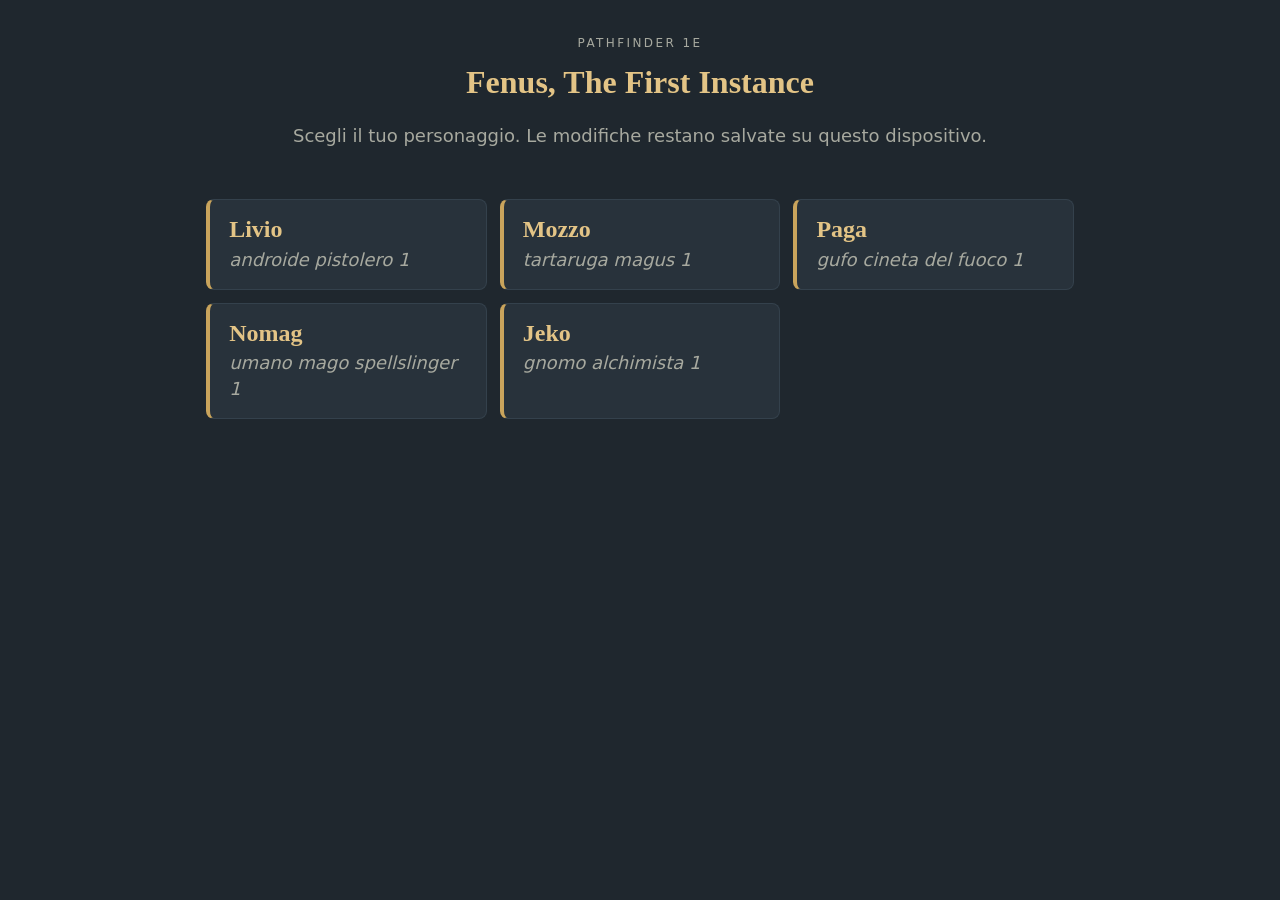
==== index.html @ 602e78ab "Schede personaggio Fenus: sito iniziale Co-Authored-By: Claude Opus 5.5 <noreply@anthropic.com>" ====
<!doctype html>
<html lang="it">
<head>
  <meta charset="utf-8">
  <meta name="viewport" content="width=device-width, initial-scale=1">
  <title>Fenus, The First Instance · Schede</title>
  <link rel="stylesheet" href="css/stile.css">
</head>
<body class="indice">
  <header class="testa-indice">
    <p class="sopra">Pathfinder 1e</p>
    <h1>Fenus, The First Instance</h1>
    <p>Scegli il tuo personaggio. Le modifiche restano salvate su questo dispositivo.</p>
  </header>
  <main id="carte" class="carte"><p class="caricamento">Caricamento…</p></main>
  <script src="js/indice.js"></script>
</body>
</html>
---- css/stile.css ----
/* Fenus, The First Instance: ottone e ardesia. Mobile first, poi schermi larghi, poi stampa A4. */
:root {
  --ardesia: #1f272e;
  --ardesia-2: #28323b;
  --ardesia-3: #34414c;
  --linea: #475663;
  --testo: #e6e1d6;
  --tenue: #a7a99f;
  --ottone: #c9a45c;
  --ottone-chiaro: #e3c486;
  --ottone-scuro: #8a6d35;
  --avviso: #e07a5f;
  --mono: ui-monospace, "SF Mono", Menlo, Consolas, "Liberation Mono", monospace;
  --serif: "Iowan Old Style", "Palatino Linotype", Palatino, Georgia, serif;
  --sans: system-ui, -apple-system, "Segoe UI", Roboto, sans-serif;
}
* { box-sizing: border-box; }
html { -webkit-text-size-adjust: 100%; }
body {
  margin: 0; background: var(--ardesia); color: var(--testo);
  font: 18px/1.45 var(--sans);
}
a { color: var(--ottone-chiaro); }
h1, h2, h3 { font-family: var(--serif); font-weight: 600; margin: 0; }
h2 {
  font-size: 1.05rem; letter-spacing: .08em; text-transform: uppercase; color: var(--ottone);
  border-bottom: 1px solid var(--ottone-scuro); padding-bottom: .25rem; margin-bottom: .6rem;
}
h2 small { font: 500 .8rem var(--sans); letter-spacing: 0; text-transform: none; color: var(--tenue); margin-left: .5rem; }
h3 { font-size: .95rem; color: var(--ottone-chiaro); margin: .8rem 0 .35rem; }
.caricamento, .errore-pagina { padding: 2rem 1rem; text-align: center; color: var(--tenue); }

/* ---------- campi modificabili ---------- */
input, select, button { font: inherit; color: inherit; }
.num {
  font-family: var(--mono); font-size: 1rem; text-align: center;
  background: var(--ardesia); border: 1px solid var(--linea); border-radius: 4px;
  padding: .2rem .1rem; width: 3.2rem; -moz-appearance: textfield; appearance: textfield;
}
.num::-webkit-inner-spin-button, .num::-webkit-outer-spin-button { -webkit-appearance: none; margin: 0; }
.num:focus, select:focus, .ed:focus { outline: 2px solid var(--ottone); outline-offset: 1px; }
.w2 { width: 2.6rem; } .w3 { width: 3.4rem; }
.num.troppi { border-color: var(--avviso); color: var(--avviso); }
select {
  background: var(--ardesia); border: 1px solid var(--linea); border-radius: 4px; padding: .15rem .2rem; font-size: .9rem;
}
.ed {
  border-bottom: 1px dashed var(--linea); min-width: 1.5em; display: inline-block; white-space: pre-wrap;
  padding: 0 .1rem; cursor: text;
}
.ed:hover { border-bottom-color: var(--ottone-scuro); }
.ed:empty::before { content: attr(data-ph); color: var(--tenue); opacity: .6; }
output { font-family: var(--mono); }

/* ---------- numeri calcolati e spiegazioni ---------- */
.calc { display: inline-flex; align-items: center; gap: .3rem; white-space: nowrap; }
.calc output { font-size: 1.15rem; font-weight: 600; color: var(--ottone-chiaro); min-width: 1.6em; text-align: right; }
.calc.grande output { font-size: 1.8rem; }
.calc.medio output { font-size: 1.35rem; }
.calc.mini output { font-size: .9rem; }
.calc.errore output { color: var(--avviso); }
.perche {
  width: 1.6rem; height: 1.6rem; border-radius: 50%; border: 1px solid var(--ottone-scuro);
  background: transparent; color: var(--ottone); font: 600 .8rem var(--sans); cursor: pointer; padding: 0;
  flex: none;
}
.perche.attivo, .perche:hover { background: var(--ottone); color: var(--ardesia); }
.spiega {
  font-family: var(--mono); font-size: .85rem; color: var(--ottone-chiaro);
  background: var(--ardesia); border-left: 3px solid var(--ottone); padding: .3rem .5rem; margin: .3rem 0;
}
.verifica {
  display: inline-block; font: 700 .62rem var(--sans); letter-spacing: .06em; color: var(--ardesia);
  background: var(--avviso); border-radius: 3px; padding: .05rem .3rem; vertical-align: middle;
}

/* ---------- barra strumenti ---------- */
.strumenti {
  position: sticky; top: 0; z-index: 5; display: flex; flex-wrap: wrap; gap: .4rem; align-items: center;
  padding: .5rem .75rem; background: rgba(23, 29, 34, .96); border-bottom: 1px solid var(--ottone-scuro);
}
.btn {
  border: 1px solid var(--ottone); background: var(--ardesia-2); color: var(--ottone-chiaro);
  border-radius: 4px; padding: .35rem .65rem; font-size: .85rem; cursor: pointer; text-decoration: none;
}
.btn:hover { background: var(--ottone); color: var(--ardesia); }
.btn.leggero { border-color: var(--linea); color: var(--testo); }
.btn.pericolo { border-color: var(--avviso); color: var(--avviso); }
.btn.pericolo:hover { background: var(--avviso); color: var(--ardesia); }
.stato { font-size: .78rem; color: var(--tenue); margin-left: auto; }
.stato.male { color: var(--avviso); }
.conferma, .avviso {
  margin: .6rem .75rem 0; padding: .6rem .75rem; border: 1px solid var(--avviso); border-radius: 6px; background: var(--ardesia-2);
}
.conferma p, .avviso { margin: 0 0 .5rem; font-size: .9rem; }
.avviso { border-color: var(--ottone); margin-bottom: 0; }

/* ---------- impaginazione ---------- */
.scheda { display: grid; grid-template-columns: minmax(0, 1fr); gap: .75rem; padding: .75rem; max-width: 1400px; margin: 0 auto; }
.blocco { background: var(--ardesia-2); border: 1px solid var(--ardesia-3); border-radius: 8px; padding: .75rem; }
.testa { grid-column: 1 / -1; }
.testa h1 { font-size: 2rem; color: var(--ottone-chiaro); }
.testa .sotto { margin: .1rem 0 .6rem; color: var(--tenue); font-style: italic; }
.dati { display: flex; flex-wrap: wrap; gap: .4rem 1.2rem; margin: 0; }
.dati div { display: flex; align-items: center; gap: .4rem; }
.dati dt { font-size: .75rem; text-transform: uppercase; letter-spacing: .06em; color: var(--tenue); }
.dati dd { margin: 0; display: flex; align-items: center; gap: .3rem; }

/* sessione */
.contatore {
  display: grid; grid-template-columns: auto 1fr auto; align-items: center; gap: .3rem .5rem;
  padding: .35rem 0; border-bottom: 1px solid var(--ardesia-3);
}
.contatore .togli { grid-column: 1; }
.contatore:not(:has(.togli)) .cont-nome { grid-column: 1 / 3; }
.cont-ctrl { display: flex; align-items: center; gap: .3rem; justify-content: flex-end; }
.cont-val { font-size: 1.2rem; }
.cont-val.grande { font-size: 1.5rem; width: 4rem; }
.su { font-family: var(--mono); color: var(--tenue); display: inline-flex; align-items: center; gap: .2rem; }
.pm {
  width: 2.6rem; height: 2.6rem; border-radius: 6px; border: 1px solid var(--ottone);
  background: var(--ardesia); color: var(--ottone-chiaro); font-size: 1.3rem; cursor: pointer; padding: 0;
}
.pm:active { background: var(--ottone); color: var(--ardesia); }
.caselle { display: none; }

/* caratteristiche */
.griglia6 { display: grid; grid-template-columns: repeat(3, 1fr); gap: .5rem; }
.car {
  display: flex; flex-direction: column; align-items: center; gap: .25rem;
  background: var(--ardesia); border: 1px solid var(--ardesia-3); border-radius: 6px; padding: .4rem .2rem;
}
.car abbr { text-decoration: none; font: 600 .8rem var(--sans); letter-spacing: .08em; text-transform: uppercase; color: var(--tenue); }
.car .punteggio { font-size: 1.3rem; width: 3.4rem; }

/* totali */
.totali { display: grid; grid-template-columns: repeat(2, 1fr); gap: .5rem; }
.tot {
  display: flex; flex-direction: column; align-items: center; gap: .1rem;
  background: var(--ardesia); border: 1px solid var(--ardesia-3); border-radius: 6px; padding: .4rem;
}
.et { font-size: .75rem; text-transform: uppercase; letter-spacing: .06em; color: var(--tenue); }
.componenti { display: flex; flex-wrap: wrap; gap: .4rem .9rem; margin-top: .6rem; font-size: .85rem; color: var(--tenue); }
.componenti label { display: flex; align-items: center; gap: .3rem; }
.comp { font-size: .85rem; color: var(--tenue); display: flex; flex-wrap: wrap; align-items: center; gap: .3rem; }
.comp output { color: var(--testo); }
.riga-ts { display: grid; grid-template-columns: 6rem auto 1fr; align-items: center; gap: .2rem .6rem; padding: .35rem 0; border-bottom: 1px solid var(--ardesia-3); }
.riga-ts .comp, .riga-ts .spiega { grid-column: 1 / -1; }

/* attacchi */
.attacco { border-top: 1px solid var(--ardesia-3); padding: .5rem 0; margin-top: .5rem; }
.att-testa { display: flex; align-items: center; gap: .4rem; flex-wrap: wrap; }
.att-testa .calc { margin-left: auto; }
.att-dati { display: flex; flex-wrap: wrap; gap: .2rem 1rem; font-size: .9rem; margin-top: .3rem; }
.att-dati em { font-style: normal; font-size: .72rem; text-transform: uppercase; letter-spacing: .05em; color: var(--tenue); }
.att-det { font-size: .9rem; margin-top: .2rem; }
.nota { font-size: .8rem; }

/* abilità */
.abil {
  display: grid; grid-template-columns: 1.8rem 1fr auto; align-items: center; gap: .1rem .4rem;
  padding: .3rem 0; border-bottom: 1px solid var(--ardesia-3);
}
.abil .ab-comp { grid-column: 2 / -1; font-size: .8rem; color: var(--tenue); display: flex; align-items: center; gap: .25rem; flex-wrap: wrap; }
.abil .spiega { grid-column: 1 / -1; }
.abil.intest { font-size: .7rem; text-transform: uppercase; letter-spacing: .06em; color: var(--tenue); padding-top: 0; }
.abil.intest .ab-comp { font-size: .7rem; }

/* liste */
.lista { list-style: none; margin: 0; padding: 0; }
.lista li { padding: .3rem 0; border-bottom: 1px solid var(--ardesia-3); display: flex; flex-wrap: wrap; gap: .3rem; align-items: baseline; }
.lista li .ed[data-multi] { flex: 1 1 12rem; }
.togli {
  width: 1.6rem; height: 1.6rem; flex: none; border: 1px solid var(--linea); border-radius: 4px; background: transparent;
  color: var(--tenue); cursor: pointer; padding: 0; line-height: 1;
}
.togli:hover { border-color: var(--avviso); color: var(--avviso); }
.riga-agg { margin-top: .5rem; }
.aggiungi { border: 1px dashed var(--ottone-scuro); background: transparent; color: var(--ottone); border-radius: 4px; padding: .25rem .6rem; font-size: .85rem; cursor: pointer; }
.gruppo p { margin: .2rem 0 .5rem; }
.cd { font: 500 .8rem var(--sans); color: var(--tenue); margin-left: .4rem; display: inline-flex; align-items: center; gap: .2rem; }
.piccolo { font-size: .85rem; color: var(--tenue); margin: 0; }
.note .ed { min-height: 3em; display: block; }

/* regole condivise */
.regole { grid-column: 1 / -1; }
.regole summary { cursor: pointer; font-family: var(--serif); color: var(--ottone); letter-spacing: .06em; text-transform: uppercase; font-size: 1rem; }
.regole ul { margin: .5rem 0 0; padding-left: 1.2rem; }
.regole li { margin: .25rem 0; }

/* ---------- indice ---------- */
.testa-indice { text-align: center; padding: 2.2rem 1rem 1rem; }
.testa-indice h1 { color: var(--ottone-chiaro); font-size: 2rem; }
.testa-indice .sopra { text-transform: uppercase; letter-spacing: .2em; font-size: .75rem; color: var(--tenue); margin: 0 0 .4rem; }
.testa-indice p { color: var(--tenue); }
.carte { display: grid; gap: .8rem; padding: 1rem; max-width: 900px; margin: 0 auto; }
.carta {
  display: flex; flex-direction: column; gap: .2rem; padding: 1rem 1.2rem; text-decoration: none; color: var(--testo);
  background: var(--ardesia-2); border: 1px solid var(--ardesia-3); border-left: 4px solid var(--ottone); border-radius: 8px;
}
.carta:hover { border-color: var(--ottone); }
.carta-nome { font: 600 1.5rem var(--serif); color: var(--ottone-chiaro); }
.carta-desc { color: var(--tenue); font-style: italic; }
.carta-nota { font-size: .75rem; color: var(--ottone); }

/* ---------- schermi larghi ---------- */
@media (min-width: 700px) {
  .griglia6 { grid-template-columns: repeat(6, 1fr); }
  .totali { grid-template-columns: repeat(4, 1fr); }
  .carte { grid-template-columns: repeat(2, 1fr); }
  .scheda { grid-template-columns: repeat(2, minmax(0, 1fr)); }
  .caratt { grid-column: 1 / -1; }
}
@media (min-width: 1150px) {
  .scheda { grid-template-columns: repeat(3, minmax(0, 1fr)); }
  .carte { grid-template-columns: repeat(3, 1fr); }
}

/* ---------- stampa A4: un personaggio per pagina ---------- */
@media print {
  @page { size: A4; margin: 8mm; }
  :root { --testo: #111; --tenue: #555; --ottone: #6b5222; --ottone-chiaro: #3b2d10; --ottone-scuro: #8a6d35; --ardesia-3: #ccc; --linea: #bbb; }
  html, body { background: #fff; color: #111; font-size: 7.6pt; line-height: 1.25; }
  .strumenti, .conferma, .avviso, .perche, .spiega, .togli, .riga-agg, .pm, .abil.intest { display: none !important; }
  .scheda { display: block; column-count: 3; column-gap: 4mm; padding: 0; max-width: none; }
  .blocco { background: none; border: 0; border-radius: 0; padding: 0 0 2mm; margin: 0; break-inside: avoid; }
  .testa { column-span: all; display: flex; align-items: baseline; justify-content: space-between; gap: 4mm; border-bottom: 1.5pt solid var(--ottone); margin-bottom: 2mm; }
  .testa h1 { font-size: 16pt; }
  .testa .sotto { margin: 0; }
  .nomi { display: flex; align-items: baseline; gap: 3mm; }
  .caratt { column-span: all; }
  .regole { column-span: none; }
  h2 { font-size: 8pt; margin: 0 0 1mm; padding-bottom: .5mm; }
  h3 { font-size: 7.6pt; margin: 1mm 0 .5mm; }
  .num, select { border: 0; background: none; padding: 0; width: 2.2em; display: inline; text-align: center; font-size: inherit; appearance: none; -webkit-appearance: none; }
  select { font-family: var(--mono); width: auto; }
  .car .punteggio, .totali .num { width: 2.5em; }
  .ed { border: 0; }
  .ed:empty::before { content: ""; }
  .calc output, .calc.grande output, .calc.medio output { font-size: 9pt; color: #000; }
  .calc.grande output { font-size: 11pt; }
  .griglia6 { grid-template-columns: repeat(6, 1fr); gap: 1.5mm; }
  .car, .tot { background: none; border: .6pt solid #999; padding: .8mm; border-radius: 2px; }
  .car .punteggio { font-size: 10pt; width: 3em; }
  .totali { grid-template-columns: repeat(4, 1fr); gap: 1mm; }
  .componenti, .comp, .abil .ab-comp { font-size: 6.6pt; gap: .6mm; margin-top: .6mm; }
  .riga-ts { grid-template-columns: 4.5em auto 1fr; padding: .4mm 0; }
  .riga-ts .comp { grid-column: 3; }
  .abil { grid-template-columns: 1fr auto; padding: .3mm 0; border-bottom: .4pt solid #ddd; }
  .abil .ab-comp { grid-column: 1 / -1; }
  .attacco { padding: .6mm 0; margin-top: .6mm; }
  .att-dati, .att-det { font-size: 7pt; }
  .lista li { padding: .3mm 0; border-bottom: .4pt solid #ddd; }
  .contatore { grid-template-columns: 1fr auto; padding: .6mm 0; border-bottom: .4pt solid #ddd; }
  .contatore .cont-nome { grid-column: 1 !important; }
  .contatore .cont-val { visibility: hidden; width: 1.2em; }
  .cont-ctrl .su { font-size: 7pt; }
  .caselle { display: inline; grid-column: 2; font-size: 10pt; letter-spacing: .5mm; }
  .contatore.pf .cont-ctrl, .contatore:has([data-p="pf.nonLetali"]) .cont-ctrl { grid-column: 2; }
  .contatore.pf .cont-val, .contatore:has([data-p="pf.nonLetali"]) .cont-val {
    visibility: visible; color: transparent; border: .6pt solid #555; width: 12mm; height: 5mm;
  }
  .contatore:not(.pf):not(:has([data-p="pf.nonLetali"])) .cont-ctrl { display: none; }
  .caselle.vuota { display: none; }
  .verifica { background: none; color: #000; border: .6pt solid #000; font-size: 5.5pt; }
  .regole summary { font-size: 8pt; list-style: none; }
  .regole summary::-webkit-details-marker { display: none; }
  .regole ul { margin: .5mm 0 0; padding-left: 3mm; font-size: 7pt; }
  .regole li { margin: 0; }
  .note .ed { min-height: 0; }
}
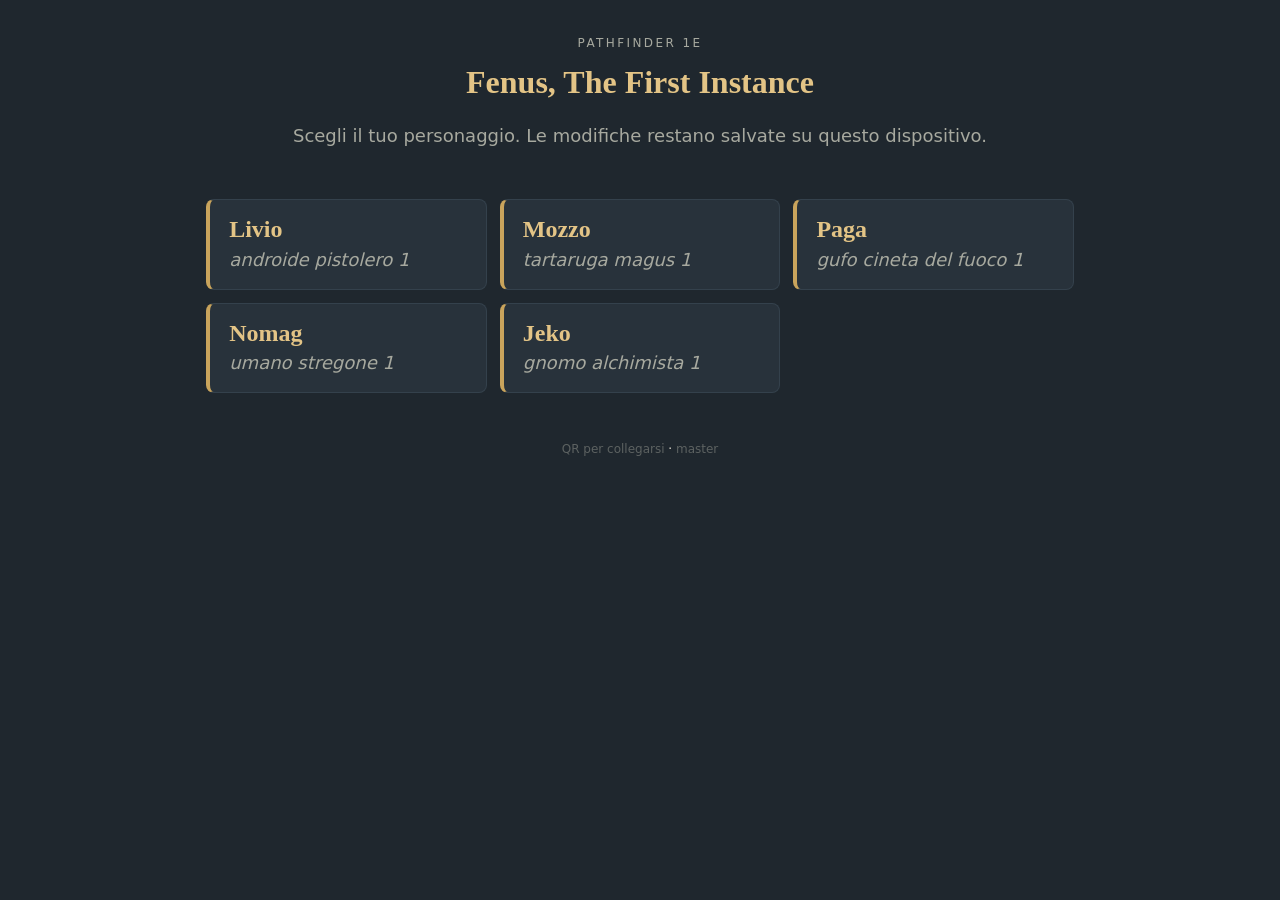
==== commit a5867230: "Schede sul foglio Google, pagina QR, revisione del master - Salvataggio su Google Sheets tramite web" ====
--- a/index.html
+++ b/index.html
@@ -13,6 +13,7 @@
     <p>Scegli il tuo personaggio. Le modifiche restano salvate su questo dispositivo.</p>
   </header>
   <main id="carte" class="carte"><p class="caricamento">Caricamento…</p></main>
+  <footer class="piede"><a href="qr.html" class="discreto">QR per collegarsi</a> · <a href="gm.html" class="discreto">master</a></footer>
   <script src="js/indice.js"></script>
 </body>
 </html>
--- a/css/stile.css
+++ b/css/stile.css
@@ -15,6 +15,7 @@
   --sans: system-ui, -apple-system, "Segoe UI", Roboto, sans-serif;
 }
 * { box-sizing: border-box; }
+[hidden] { display: none !important; } /* un display impostato dal CSS non deve vincere sull'attributo hidden */
 html { -webkit-text-size-adjust: 100%; }
 body {
   margin: 0; background: var(--ardesia); color: var(--testo);
@@ -203,6 +204,99 @@
 .carta-desc { color: var(--tenue); font-style: italic; }
 .carta-nota { font-size: .75rem; color: var(--ottone); }
 
+
+/* ---------- invio al master ---------- */
+.invio { grid-column: 1 / -1; display: grid; gap: .4rem; }
+.note-master .ed { display: block; min-height: 2.6em; background: var(--ardesia); border: 1px solid var(--linea); border-radius: 4px; padding: .3rem .5rem; }
+.btn.invia { justify-self: start; font-size: 1rem; padding: .55rem 1rem; background: var(--ottone); color: var(--ardesia); font-weight: 600; }
+.btn.invia:hover { background: var(--ottone-chiaro); }
+.btn:disabled { opacity: .5; cursor: wait; }
+.promemoria { margin: 0; font-size: .8rem; color: var(--tenue); }
+.inviata { margin: 0; font-size: .85rem; color: var(--ottone-chiaro); }
+.inviata:empty { display: none; }
+#msg-invio { color: var(--testo); }
+
+/* ---------- piè di pagina ---------- */
+.piede { text-align: center; padding: 2rem 1rem 1.5rem; font-size: .75rem; }
+.piede a { color: var(--tenue); text-decoration: none; }
+.piede a.discreto { opacity: .45; }
+.piede a:hover { opacity: 1; color: var(--ottone); }
+
+/* ---------- pagina del master ---------- */
+.gm-main { max-width: 1100px; margin: 0 auto; padding: 0 .75rem; display: grid; gap: .8rem; }
+.zona {
+  display: flex; flex-direction: column; align-items: center; gap: .3rem; padding: 2rem 1rem; cursor: pointer; text-align: center;
+  border: 2px dashed var(--ottone-scuro); border-radius: 10px; background: var(--ardesia-2); color: var(--ottone-chiaro);
+}
+.zona span { color: var(--tenue); font-size: .85rem; }
+.zona.sopra, .zona:hover { border-color: var(--ottone); background: var(--ardesia-3); }
+.gm-stato { margin: 0; font-size: .85rem; color: var(--tenue); }
+.gm-stato.male { color: var(--avviso); }
+.gm-azioni { display: flex; gap: .5rem; }
+.gm-carta h2 small { font: italic 400 .85rem var(--sans); text-transform: none; letter-spacing: 0; color: var(--tenue); margin-left: .4rem; }
+.gm-testa { display: flex; flex-wrap: wrap; justify-content: space-between; gap: .5rem; }
+.gm-testa p { margin: 0; }
+.gm-bottoni { display: flex; gap: .4rem; align-items: flex-start; }
+.tenue { color: var(--tenue); font-size: .85rem; }
+.ok { color: #9cc58a; font-size: .9rem; }
+.arancio { color: #e8b04b; font-size: .9rem; margin: .3rem 0; }
+.rossi { margin: .5rem 0; padding: .5rem .5rem .5rem 1.6rem; border: 1px solid var(--avviso); border-radius: 6px; color: var(--avviso); font-size: .9rem; }
+.rossi li { margin: .15rem 0; }
+.nota-master { margin: 0; padding: .5rem .75rem; border-left: 3px solid var(--ottone); background: var(--ardesia); white-space: pre-wrap; }
+.gm-tab { width: 100%; border-collapse: collapse; font-size: .85rem; margin-top: .3rem; }
+.gm-tab th { text-align: left; font-weight: 500; font-size: .72rem; text-transform: uppercase; letter-spacing: .05em; color: var(--tenue); border-bottom: 1px solid var(--ottone-scuro); padding: .3rem; }
+.gm-tab td { padding: .35rem .3rem; border-bottom: 1px solid var(--ardesia-3); vertical-align: top; }
+.gm-tab td:nth-child(n+2) { font-family: var(--mono); white-space: pre-wrap; word-break: break-word; }
+.gm-tab td small { display: block; font-family: var(--mono); font-size: .7rem; color: var(--tenue); }
+.gm-tab tr.rosso td { color: var(--avviso); }
+.gm-tab tr.rosso td small { color: var(--avviso); opacity: .8; }
+.gm-tab.deriv tr:not(.cambiato) td { color: var(--tenue); }
+.gm-tab.deriv tr.cambiato td:last-child { color: var(--ottone-chiaro); font-weight: 600; }
+.gm-deriv { margin-top: .8rem; }
+.gm-deriv summary { cursor: pointer; color: var(--ottone-chiaro); font-family: var(--serif); }
+.vuoto { color: var(--tenue); font-style: italic; }
+.errore-file { border-color: var(--avviso); }
+
+
+/* ---------- pagina QR ---------- */
+.qr-main [hidden] { display: none !important; }
+.qr-main { max-width: 1000px; margin: 0 auto; padding: 0 1rem 1rem; display: grid; gap: 1rem; justify-items: center; text-align: center; }
+.qr-avviso { margin: 0; text-align: left; border-color: var(--avviso); max-width: 640px; }
+.qr-avviso p { font-size: .9rem; }
+.qr-codice svg { display: block; width: 100%; height: auto; border-radius: 8px; }
+.qr-grande { margin: 0; width: min(60vh, 86vw, 460px); }
+.qr-grande figcaption { margin-top: .6rem; }
+.qr-grande code { font-family: var(--mono); color: var(--ottone-chiaro); font-size: 1.05rem; word-break: break-all; }
+.qr-modifica { display: flex; flex-wrap: wrap; gap: .4rem; align-items: center; justify-content: center; font-size: .85rem; color: var(--tenue); }
+.qr-modifica input { font: .9rem var(--mono); min-width: min(22rem, 80vw); padding: .35rem .5rem; background: var(--ardesia); color: var(--testo); border: 1px solid var(--linea); border-radius: 4px; }
+.qr-modifica .stato { margin-left: 0; flex-basis: 100%; }
+.qr-titolo { border: 0; margin: .5rem 0 0; }
+.qr-pg { display: grid; grid-template-columns: repeat(auto-fit, minmax(130px, 160px)); gap: 1rem; justify-content: center; width: 100%; }
+.qr-carta { display: flex; flex-direction: column; align-items: center; gap: .3rem; text-decoration: none; }
+.qr-carta .qr-codice { width: 100%; }
+@media print {
+  body.qr { background: #fff; }
+  .qr .qr-modifica, .qr .qr-avviso, .qr .piede { display: none !important; }
+  .qr .testa-indice { padding-top: 0; }
+  .qr .qr-grande { width: 110mm; }
+  .qr .qr-pg { grid-template-columns: repeat(5, 1fr); }
+}
+
+
+/* ---------- foglio Google: sola lettura, aggiornamento, codice ---------- */
+.sola-lettura .pm, .sola-lettura .togli, .sola-lettura .riga-agg { display: none; }
+.sola-lettura #corpo input:disabled, .sola-lettura #corpo select:disabled { opacity: 1; color: var(--testo); border-color: transparent; background: transparent; }
+.sola-lettura #corpo .ed { border-bottom-color: transparent; cursor: default; }
+.in-aggiornamento #corpo { opacity: .6; transition: opacity .2s; }
+.in-aggiornamento .stato::before { content: "⟳ "; }
+.link-codice { background: none; border: 0; padding: 0; color: var(--ottone); text-decoration: underline; font-size: .8rem; cursor: pointer; }
+.pannello-codice { border-color: var(--ottone); display: flex; flex-wrap: wrap; gap: .4rem; align-items: center; }
+.pannello-codice p { flex-basis: 100%; margin: 0; }
+.pannello-codice input { font: 1rem var(--mono); padding: .35rem .5rem; background: var(--ardesia); color: var(--testo); border: 1px solid var(--linea); border-radius: 4px; width: 12rem; }
+.errore-codice { color: var(--avviso); font-size: .85rem; }
+.errore-codice:empty { display: none; }
+#avviso-testo p { margin: 0 0 .4rem; }
+
 /* ---------- schermi larghi ---------- */
 @media (min-width: 700px) {
   .griglia6 { grid-template-columns: repeat(6, 1fr); }
@@ -221,7 +315,7 @@
   @page { size: A4; margin: 8mm; }
   :root { --testo: #111; --tenue: #555; --ottone: #6b5222; --ottone-chiaro: #3b2d10; --ottone-scuro: #8a6d35; --ardesia-3: #ccc; --linea: #bbb; }
   html, body { background: #fff; color: #111; font-size: 7.6pt; line-height: 1.25; }
-  .strumenti, .conferma, .avviso, .perche, .spiega, .togli, .riga-agg, .pm, .abil.intest { display: none !important; }
+  .strumenti, .conferma, .avviso, .invio, .piede, .perche, .spiega, .togli, .riga-agg, .pm, .abil.intest { display: none !important; }
   .scheda { display: block; column-count: 3; column-gap: 4mm; padding: 0; max-width: none; }
   .blocco { background: none; border: 0; border-radius: 0; padding: 0 0 2mm; margin: 0; break-inside: avoid; }
   .testa { column-span: all; display: flex; align-items: baseline; justify-content: space-between; gap: 4mm; border-bottom: 1.5pt solid var(--ottone); margin-bottom: 2mm; }
@@ -269,3 +363,7 @@
   .regole li { margin: 0; }
   .note .ed { min-height: 0; }
 }
+
+/* incantesimi al giorno calcolati */
+.giorn { margin: 0 0 .3rem; font-size: .85rem; color: var(--tenue); display: flex; align-items: center; gap: .4rem; }
+.avviso p { margin: 0 0 .5rem; }
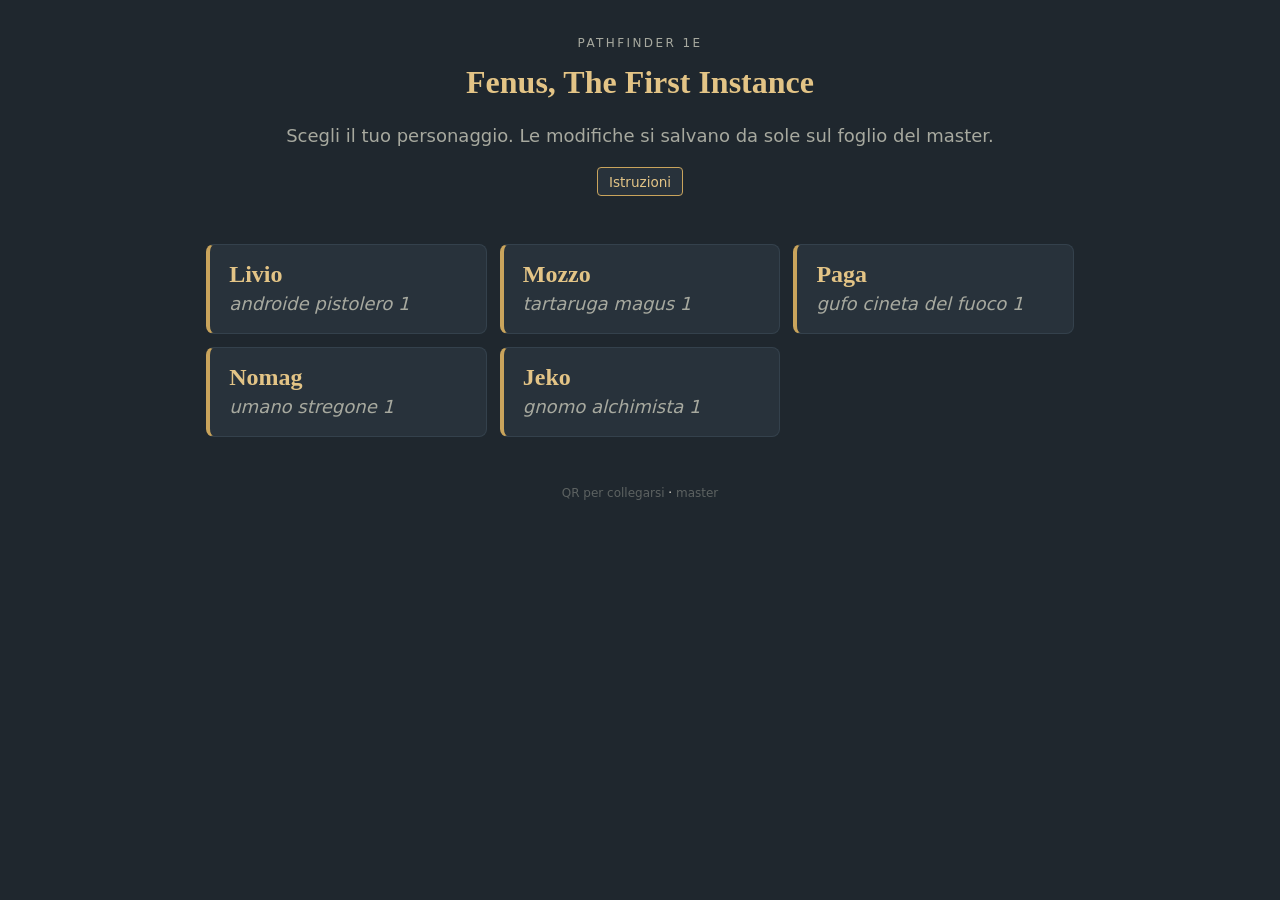
==== commit 282915cb: "Pagina Istruzioni per i giocatori Co-Authored-By: Claude Opus 5.5 <noreply@anthropic.com>" ====
--- a/index.html
+++ b/index.html
@@ -10,7 +10,8 @@
   <header class="testa-indice">
     <p class="sopra">Pathfinder 1e</p>
     <h1>Fenus, The First Instance</h1>
-    <p>Scegli il tuo personaggio. Le modifiche restano salvate su questo dispositivo.</p>
+    <p>Scegli il tuo personaggio. Le modifiche si salvano da sole sul foglio del master.</p>
+    <p><a class="btn" href="istruzioni.html">Istruzioni</a></p>
   </header>
   <main id="carte" class="carte"><p class="caricamento">Caricamento…</p></main>
   <footer class="piede"><a href="qr.html" class="discreto">QR per collegarsi</a> · <a href="gm.html" class="discreto">master</a></footer>
--- a/css/stile.css
+++ b/css/stile.css
@@ -296,6 +296,15 @@
 .errore-codice { color: var(--avviso); font-size: .85rem; }
 .errore-codice:empty { display: none; }
 #avviso-testo p { margin: 0 0 .4rem; }
+
+
+/* ---------- pagina istruzioni ---------- */
+.guida { max-width: 720px; margin: 0 auto; padding: 0 .75rem; display: grid; gap: .75rem; }
+.guida ul { margin: 0; padding-left: 1.2rem; }
+.guida li { margin: .45rem 0; }
+.guida code { font-family: var(--mono); color: var(--ottone-chiaro); font-size: .9em; }
+.tasto { display: inline-flex; align-items: center; justify-content: center; min-width: 1.6em; height: 1.6em; padding: 0 .3em; border: 1px solid var(--ottone); border-radius: 5px; color: var(--ottone-chiaro); font-weight: 600; }
+.tasto.tondo { border-radius: 50%; font-size: .8em; }
 
 /* ---------- schermi larghi ---------- */
 @media (min-width: 700px) {
